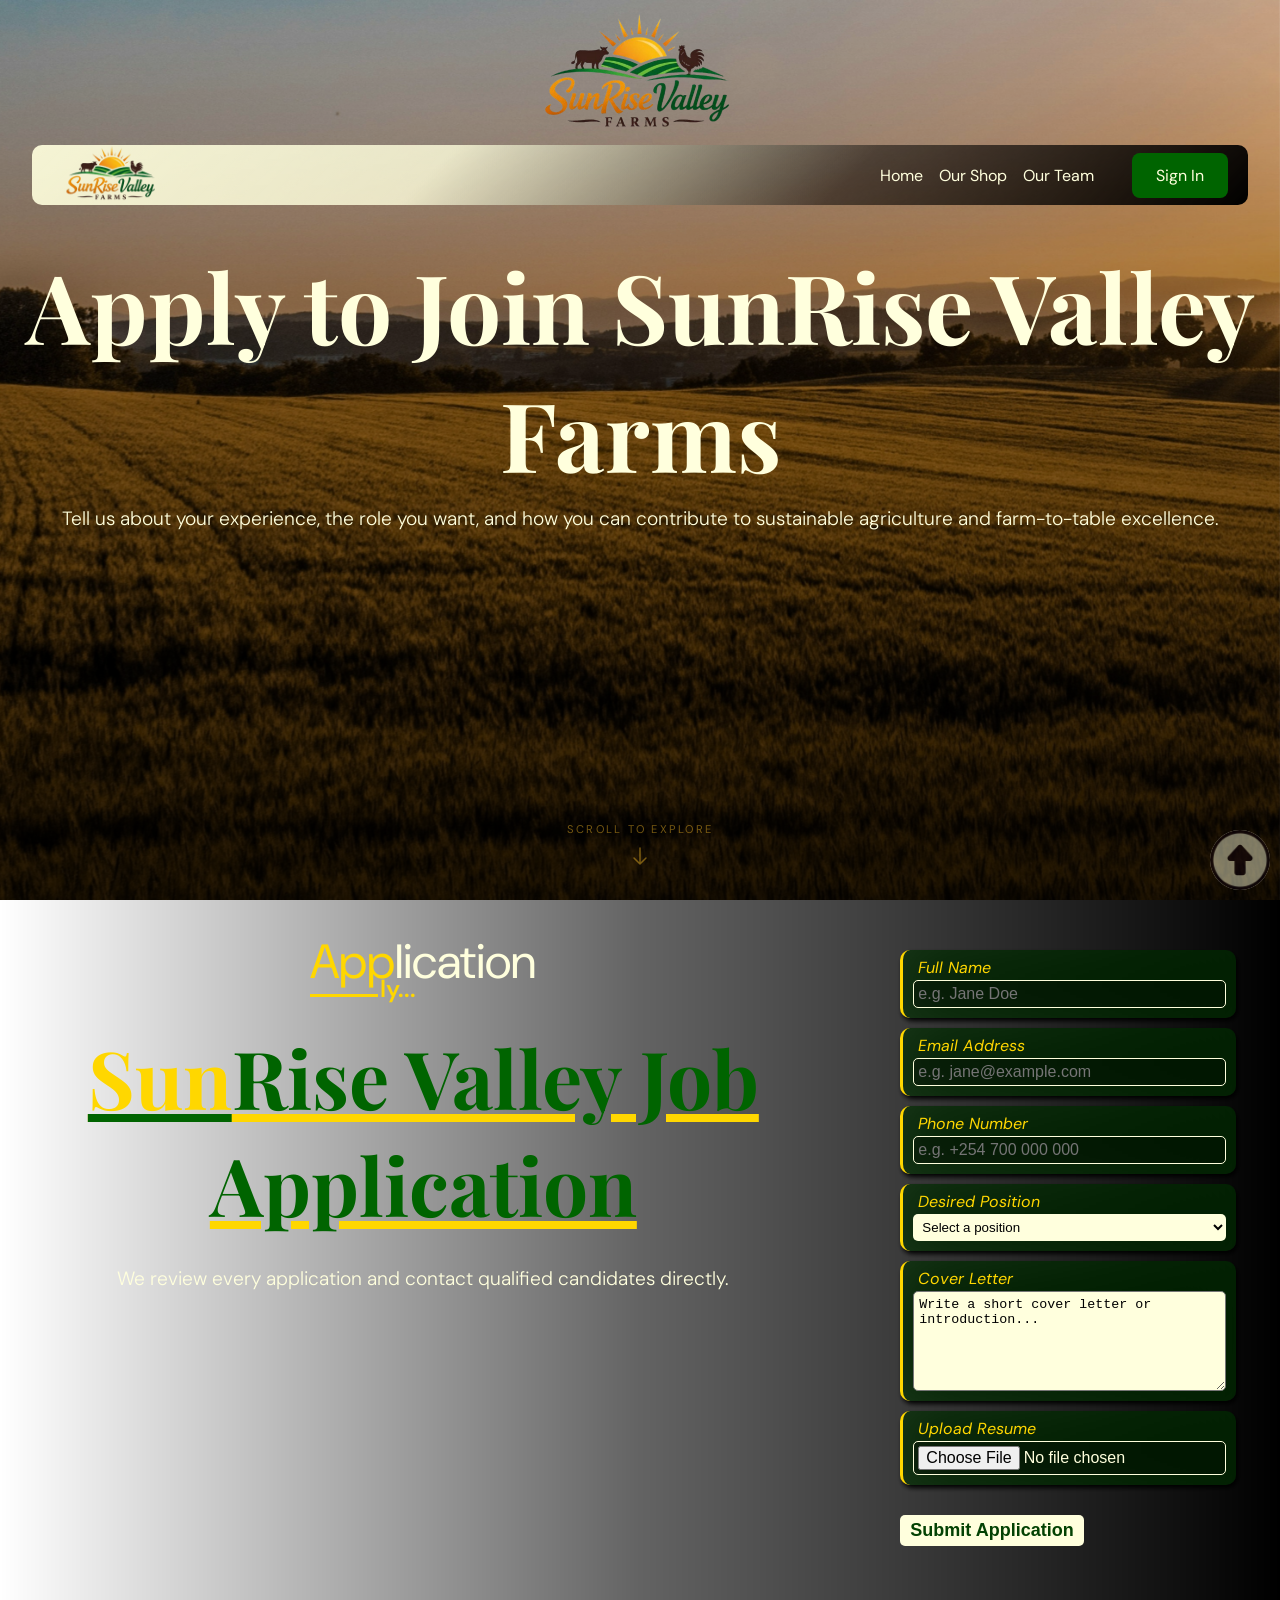
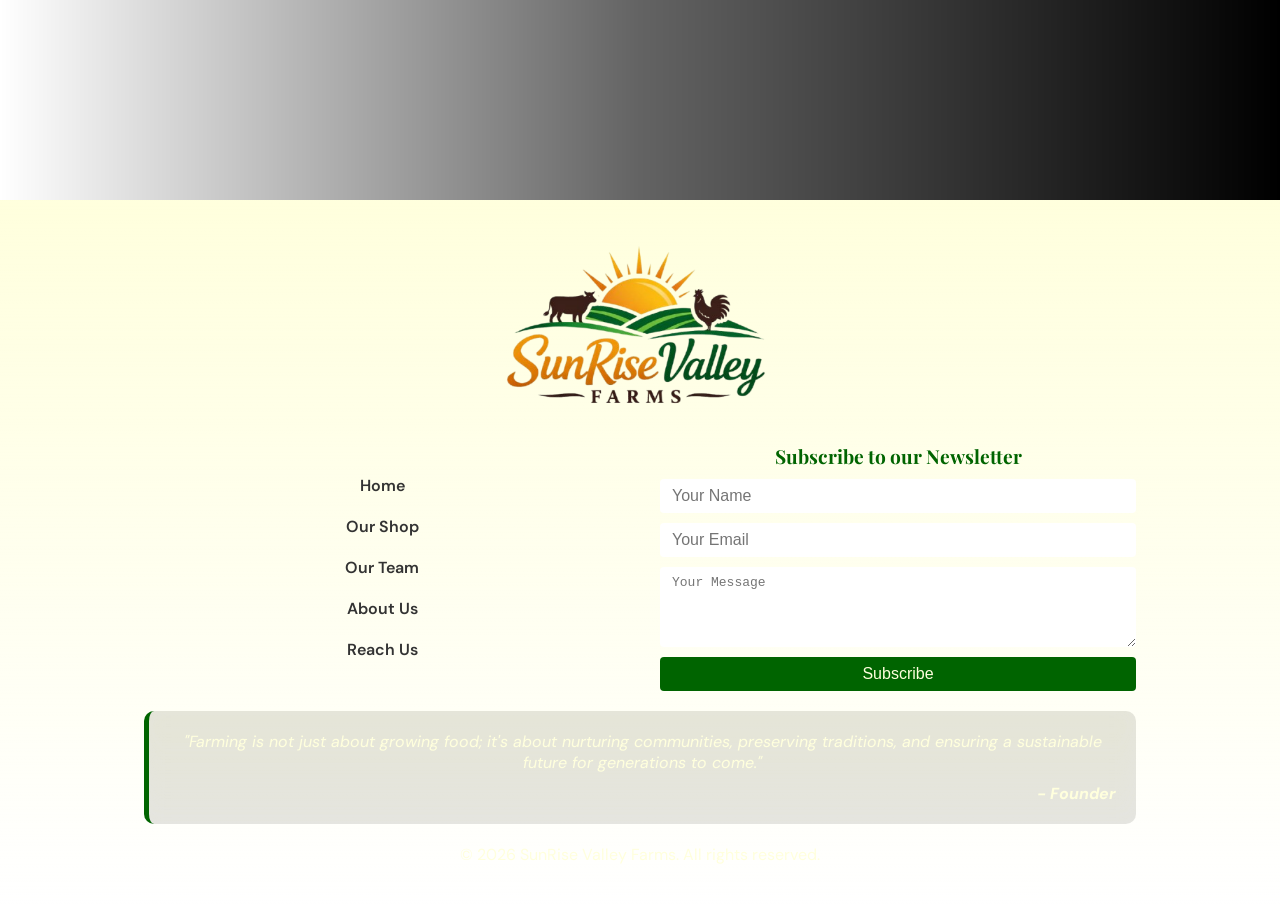
==== career.html @ 800fce88 "Add files via upload" ====
<!DOCTYPE html>
<html lang="en">
<head>
    <meta charset="UTF-8">
    <meta name="viewport" content="width=device-width, initial-scale=1.0">
    <meta name="description" content="Apply for a role at SunRise Valley Farms and join our mission to deliver sustainable, high-quality produce from farm to table.">
    <link rel="stylesheet" href="mainStyles.css">
    <link rel="stylesheet" href="career.css">
    <link rel="shortcut icon" href="sunrise.png" type="image/png">
    <title>Apply Now - SunRise Valley Farms</title>
</head>
<body>
    <a href="#hero" class="scroll-to-top" id="scrollToTop"><img src="up-arrow.png" alt="up arrow"></a>

    <main>
        <section id="hero" class="section application-hero">
            <div class="topContent">
                    <!-- Hero image and content -->
            <img class="frontImg" src="logoPic-removebg.png" alt="logo">
    <!-- Main Header -->
        <header class="header" id="mainHeader">

        <!-- Logo -->
        <div class="logo">
            <a href="index.html"><img src="logoPic-removebg.png" alt="logo"></a>
        </div>
        <!-- Navigation -->
        <div class="mainNav">
            <ul class="navigation">
            <li><a href="index.html">Home</a></li>
            <li><a href="shop.html">Our Shop</a></li>
            <li><a href="meetTeam.html">Our Team</a></li>
        </ul>
        <div class="navigation-actions">
          <a href="login.html" class="loginBtn">Sign In</a>
        </div>
        </div>

        <!-- Hamburger Menu Button -->
        <button class="hamburger" onclick="toggleMenu()">
            <span></span>
            <span></span>
            <span></span>
        </button>

        </header>
        </div>

        <div class="hero-copy">
            <h1>Apply to Join SunRise Valley Farms</h1>
            <p>Tell us about your experience, the role you want, and how you can contribute to sustainable agriculture and farm-to-table excellence.</p>
        </div>
        <div class="scroll-cue">
        <span>Scroll to explore</span>
        <svg width="16" height="24" viewBox="0 0 16 24" fill="none">
          <path d="M8 4v16M2 14l6 6 6-6" stroke="currentColor" stroke-width="1.5" stroke-linecap="round" stroke-linejoin="round"/>
        </svg>
      </div>
    
  <!-- Sidebar Menu -->
        <div id="sidebar" class="sidebar">
            <ul class="sidebar-nav">
              <li><a href="index.html">Home</a></li>
                <li><a href="shop.html">Our Shop</a></li>
                <li><a href="meetTeam.html">Our Team</a></li>
                <li><a href="#contact">Reach Us</a></li>
            </ul>
            <a href="login.html" class="loginBtn">Sign In</a>
        </div>
        </section>

        <section class="section section-panel application-section">
            <div class="section-inner">
                <div class="applicationText">
                    <p class="section-tag"><span>App</span>lication</p>
                <h2 class="section-title"><span>Sun</span>Rise Valley Job Application</h2>
                <p class="section-copy">We review every application and contact qualified candidates directly.</p>
                </div>
    
<!-- Application form -->
                <div class="formContainer">
                    <form class="application-form" action="https://formspree.io/f/mlgozvlv" method="POST" enctype="multipart/form-data">
                    <!-- user name -->
                    <label for="fullName">
                        <p>Full Name</p>
                        <input type="text" name="fullName" placeholder="e.g. Jane Doe" required>
                    </label>
                    <!-- email address -->
                    <label for="email">
                        <p>Email Address</p>
                        <input type="email" name="email" placeholder="e.g. jane@example.com" required>
                    </label>
                    <!-- phone number -->
                    <label for="phone">
                        <p>Phone Number</p>
                        <input type="tel" name="phone" placeholder="e.g. +254 700 000 000" required>
                    </label>
                    <!-- select desired position -->
                    <label for="position">
                        <p>Desired Position</p>
                        <select name="position" required>
                            <option value="">Select a position</option>
                            <optgroup label="Operations">
                                <option value="Farm Worker">Farm Worker</option>
                                <option value="Sustainability Specialist">Sustainability Specialist</option>
                            </optgroup>
                            <optgroup label="Business">
                                <option value="Sales Representative">Sales Representative</option>
                                <option value="HR Assistant">HR Assistant</option>
                            </optgroup>
                        </select>
                    </label>
                    <!-- text area - cover letter -->
                    <label for="coverLetter">
                        <p>Cover Letter</p>
                        <textarea maxlength="300" name="coverLetter" id="coverLetter" placeholder="Write a short cover letter or introduction..." required></textarea>
                    </label>
                    <!-- file upload - resume -->
                    <label for="resume">
                        <p>Upload Resume</p>
                        <input type="file" name="resume" id="resume" accept=".pdf,.doc,.docx" required>
                    </label>
                    <!-- submit button -->
                    <button type="submit" class="submitBtn">Submit Application</button>
                </form>
                </div>
            </div>
        </section>

            <!-- footer -->
    <footer>
        <div class="footer-content">
            <div class="footer-logo">
                <a href="index.html#hero"><img src="logoPic-removebg.png" alt="SunRise Valley Farms Logo"></a>
            </div>
            <div class="footer-bottom">
                <div class="footer-nav">
                    <ul>
                        <li><a href="index.html">Home</a></li>
                        <li><a href="shop.html">Our Shop</a></li>
                        <li><a href="meetTeam.html">Our Team</a></li>
                        <li><a href="#about">About Us</a></li>
                        <li><a href="#contact">Reach Us</a></li>
                    </ul>
                </div>
                <div class="newsletter">
                    <h4>Subscribe to our Newsletter</h4>
                    <form>
                        <input type="text" placeholder="Your Name" required>
                        <input type="email" placeholder="Your Email" required>
                        <textarea placeholder="Your Message" required></textarea>
                        <button type="submit">Subscribe</button>
                    </form>
                </div>
            </div>
            <blockquote>
                "Farming is not just about growing food; it's about nurturing communities, preserving traditions, and ensuring a sustainable future for generations to come."
                <cite>- Founder</cite>
            </blockquote>
            <div class="copyright">
                <p>&copy; 2026 SunRise Valley Farms. All rights reserved.</p>
            </div>
        </div>
    </footer>

    </main>

    <div id="page-transition" class="page-transition">
        <div class="page-container">
            <div class="page-front">
                <div class="page-content"></div>
                <div class="page-number"></div>
            </div>
            <div class="page-back">
                <div class="page-content"></div>
                <div class="page-number"></div>
            </div>
        </div>
    </div>

    <script src="main.js"></script>
</body>
</html>
---- mainStyles.css ----
@import url('https://fonts.googleapis.com/css2?family=Playfair+Display:ital,wght@0,400;0,600;1,400&family=DM+Sans:wght@300;400;500&display=swap');

/* Page Transition Styles */
.page-transition {
    position: fixed;
    top: 0;
    left: 0;
    width: 100%;
    height: 100%;
    background: #ffd;
    z-index: 9999;
    perspective: 2000px;
    display: none;
    overflow: hidden;
    opacity: 0;
    transition: opacity 0.3s ease;
}

.page-transition.active {
    display: block;
    opacity: 1;
}

.page-container {
    position: relative;
    width: 100%;
    height: 100%;
    transform-style: preserve-3d;
    transition: transform 1.2s cubic-bezier(0.25, 0.46, 0.45, 0.94);
}

.page-container.flipping {
    transform: rotateY(-180deg);
}

.page-front, .page-back {
    position: absolute;
    top: 0;
    left: 0;
    width: 100%;
    height: 100%;
    backface-visibility: hidden;
    background: none;
    display: flex;
    align-items: center;
    justify-content: center;
    border-radius: 0 10px 10px 0;
    box-shadow: 
        0 0 50px rgba(0,0,0,0.1),
        inset 0 0 20px rgba(255,255,255,0.1);
}

.page-front {
    background: url(logoPic-169.jpg);
    background-repeat: no-repeat;
    background-position: center;
    background-size: cover;
    transform: rotateY(0deg);
}

.page-back {
    transform: rotateY(180deg);
}

.page-content {
    text-align: center;
    color: #2d5a27;
    font-family: 'Playfair Display', serif;
}
.page-content h1 {
    font-size: 3rem;
    margin-bottom: 1rem;
    text-shadow: 2px 2px 4px rgba(0,0,0,0.1);
}

.page-content p {
    font-size: 1.2rem;
    font-family: 'DM Sans', sans-serif;
    opacity: 0.8;
}

.page-number {
    position: absolute;
    bottom: 2rem;
    right: 2rem;
    font-size: 4rem;
    font-weight: bold;
    color: rgba(45, 90, 39, 0.3);
    font-family: 'Playfair Display', serif;
}

*{
    margin: 0;
    padding: 0;
    box-sizing: border-box;
}
html, body {
    height: 100%;
    scroll-behavior: smooth;
    opacity: 0;
    animation: fadeIn 0.8s ease forwards;
    background: url('settingSunFarm.jpg') center/cover fixed no-repeat;
    color: #333;
}

@keyframes fadeIn {
    to {
        opacity: 1;
    }
}
body {
    position: relative;
    font-family: 'DM Sans', sans-serif;
    background: transparent;
}

/* Heading font styles */
h1, h2, h3, h4, h5, h6 {
    font-family: 'Playfair Display', serif;
}

.scroll-to-top{
    height: 60px;
    width: 60px;
    border-radius: 50%;
}
.scroll-to-top img{
    position: fixed;
    bottom: 10px;
    right: 10px;
    width: 60px;
    height: 60px;
    background: rgba(255, 255, 221, 0.751);
    border-radius: 50%;
    opacity: 0.6;
    cursor: pointer;
    z-index: 1000;
    transition: opacity 0.3s ease, transform 0.3s ease;
}
.scroll-to-top img:hover{
    opacity: 1;
    transform: scale(1.1);
}
.section{
    min-height: 100vh;
    background: transparent;
}
a{
    text-decoration: none;
}

/* hero section styles */
#hero{
    position: relative;
    background: linear-gradient(to bottom, rgba(0, 0, 0, 0.1), rgba(0, 0, 0, 0.8));
    display: flex;
    flex-direction: column;
    color: #ffd;
    text-align: center;
    height: 100vh;
}
.topContent{
    position: sticky;
    top: 0;
    width: 100%;
    display: flex;
    flex-direction: column;
    justify-content: center;
    align-items: center;
    z-index: 30;
    gap: 15px;
    padding: 10px 0;
    overflow: visible;
}

#hero .frontImg{
    width: min(90vw, 280px);
    height: auto;
    max-height: 120px;
    object-fit: contain;
    background: none;
    z-index: 1000;
    margin: 0;
    padding: 0;
}
/* header styles */
.header {
    height: 60px;
    width: 95%;
    display: flex;
    align-items: center;
    justify-content: space-between;
    background: linear-gradient(135deg, rgba(255, 255, 221, 0.918), rgba(255, 255, 221, 0.8), #00000080, #000000);
    padding: 10px 20px;
    color: white;
    text-align: center;
    border-radius: 10px;
    z-index: 20;
}

.logo{
    margin-left: 0;
}
.logo img{
    width: 120px;
    height: 40px;
    max-width: 100%;
    height: auto;
    object-fit: cover;
}
.mainNav{
    display: flex;
    align-items: center;
    gap: 20px;
}
.header .navigation{
    display: flex;
    justify-content: center;
    padding: 10px;
}
.navigation li{
    list-style: none;
}
.loginBtn{
    background-color: #006400; /* your preferred color */
  color: #ffd;
  padding: 12px 24px;
  border: none;
  border-radius: 8px;
  cursor: pointer;
  font-size: 16px;
  transition: background-color 0.5s ease, box-shadow 0.3s ease, color 0.3s ease;
  animation: float 3s ease-in-out infinite;
}
.loginBtn:hover{
    color: #4CAF50;
    background: #ffd;
}
@keyframes float {
    0%, 100% {
        transform: translateY(0);
    }
    50% {
        transform: translateY(-5px);
    }
    100% {
        transform: translateY(0);
    }
}

.navigation a{
    color: #ffd;
    text-decoration: none;
    padding: 4px 8px;
    cursor: pointer;
    transition: opacity 0.3s ease, text-decoration 0.3s ease, text-decoration-thickness 0.3s ease, color 0.3s ease;
}
.navigation a:hover{
    opacity: 0.8;
    color: #ffd;
    text-decoration: underline;
    text-decoration-thickness: 2px;
}
.navigation a:active{
    font-weight: bold;
}
/* Hamburger Menu */
.hamburger {
    display: none;
    flex-direction: column;
    background: #006400;
    border: none;
    border-radius: 10px;
    cursor: pointer;
    padding: 8px;
}
.hamburger span {
    width: 25px;
    height: 3px;
    background: #ffd;
    margin: 3px 0;
    transition: 0.3s;
}
/* Sidebar Menu */
.sidebar {
    display: none;
    position: fixed;
    top: 0;
    right: 0;
    width: 200px;
    height: 50%;
    background: rgba(0, 0, 0, 0.6);
    backdrop-filter: blur(5px);
    transition: right 0.3s ease;
    z-index: 2000;
    padding-top: 20px;
    border-bottom-left-radius: 10px;
    border-top-left-radius: 10px;
}
.sidebar.open {
    right: 0;
}
.sidebar-nav {
    list-style: none;
    display: flex;
    flex-direction: column;
    align-items: flex-start;
    padding: 10px;
}
.sidebar-nav li {
    margin: 4px 0;
}
.sidebar-nav a {
    color: #ffd;
    text-decoration: none;
    font-size: 18px;
    display: block;
    padding: 10px;
    border-radius: 5px;
    transition: background 0.3s ease, transform 0.3s ease;
}
.sidebar-nav a:hover {
    background: #006400;
}
.sidebar-nav a:active{
    transform: translateY(-4px);
}
.sidebar .loginBtn {
    position: absolute;
    bottom: 20px;
    left: 30px;
    background: #006400;
    color: #ffd;
    text-align: center;
}

/* sliding images  */
.imageContainer {
  position: absolute;
  width: 100%;
  height: 100vh;        /* full screen height */
  overflow: hidden;
  background: linear-gradient(to bottom, #00000000, #000);
}

.heroContent {
  position: absolute;
  display: flex;
  flex-direction: column;
  justify-content: center;
  align-items: center;
  width: 100%;
  height: 100%;
  left: 100%;           /* start off-screen to the right */
  animation: slideShow 20s infinite;
}
.heroContent img{
  width: 100%;
  height: 100%;
  object-fit: cover;
}
.heroContent .heroText{
    position: absolute;
    min-height: 100vh;
    width: 100%;
    background: linear-gradient(to bottom, transparent, #000000);
    display: flex;
    flex-direction: column;
    justify-content: center;
    align-items: center;

}
.heroContent .heroText h1{
    font-size: clamp(3rem, 8vw, 7rem);
}

/* Each slide starts at a different time */
.heroContent.one { 
  animation-delay: 0;
  z-index: 0;

}
.heroContent.two { 
  animation-delay: 4s;
  z-index: 1;

}
.heroContent.three { 
  animation-delay: 8s;
  z-index: 2;

}
.heroContent.four { 
  animation-delay: 12s;
  z-index: 3;

}
.heroContent.five { 
  animation-delay: 16s;
  z-index: 4;

}

@keyframes slideShow {
  0%   { left: 100%; }       /* off-screen right */
  5%   { left: 0; }          /* slide in */
  25%  { left: 0; }          /* stay full screen (pause ~3s) */
  30%  { left: -100%; }      /* slide out left */
  100% { left: -100%; }      /* remain off-screen */
}

#hero h2{
    font-size: clamp(2.5em, 8vw, 3em);
    font-style: italic;
    padding-bottom: 50px;
    z-index: 10;
}

/* categories styles */
#categories{
    display: flex;
    flex-direction: column;
    justify-content: center;
    align-items: center;
    gap: 20px;
    padding: 40px 0;
    background: linear-gradient(to bottom, rgba(0, 0, 0, 0.6), transparent);

}
#categories h2{
    text-align: center;
    font-size: 2em;
    margin-bottom: 30px;
    color: #ffd;
    text-decoration: underline;
}
.category-grid{
    width: 100%;
    display: grid;
    grid-template-columns: repeat(auto-fit, minmax(250px, 1fr));
    gap: 20px;
    justify-content: center;
    align-items: center;
    padding: 20px;
}
.category-card{
    min-height: 300px;
    background: #ffffff96;
    backdrop-filter: blur(30px);
    border: none;
    border-radius: 10px;
    overflow: hidden;
    text-align: center;
    transition: transform 0.3s ease, box-shadow 0.3s ease;
}
.category-card:hover{
    transform: translateY(-5px);
    box-shadow: 0 4px 8px rgba(0, 0, 0, 0.5);
}
.imageWrapper{
    width: 100%;
    height: 280px;
    border-bottom-right-radius: 10px;
    border-bottom-left-radius: 10px;
    overflow: hidden;
}
.imageWrapper img{
    width: 100%;
    height: 100%;
    object-fit: cover;
}
.category-card h3{
    font-size: 1.5em;
    color: #006400;
    padding: 8px 0;
}
.category-card p{
    font-size: 1em;
    color: #333;
    padding: 0 10px 20px;
}
.categories-cta{
    display: flex;
    align-items: center;
    width: fit-content;
    margin: 40px auto;
    background: none;
    border: none;
    color: #ffd;
    padding: 10px 20px;
    text-decoration: none;
    font-size: 1.5em;
    font-weight: bolder;
    border-radius: 10px;
    cursor: pointer;
    transition: text-decoration 0.3s ease;
}
.categories-cta:hover{
    text-decoration: underline;
}
.categories-cta img{
    background-color: #ffd;
    border-radius: 15px;
    width: 30px;
    height: 30px;
    padding-left: 5px;
    margin-left: 10px;
    transition: transform 0.3s ease;
}
.categories-cta:hover img{
    transform: translateX(5px);
}
/* story */
#stories{
    display: flex;
    flex-direction: column;
    align-items: center;
    justify-content: center;
    padding: 40px 20px;
    background: linear-gradient(to bottom, transparent, #00000080);
}
.storiesContainer{
    display: grid;
    grid-template-columns: 1fr 1fr;
    gap: 20px;
    justify-content: center;
    align-items: center;
    width: 90%;
    height: 80%;
}
.storiesImg{
    width: 100%;
    height: 100%;
    border-radius: 10px;
    overflow: hidden;
}
.storiesImg img{
    width: 100%;
    height: 100%;
    object-fit: cover;
}
.storiesText{
    display: flex;
    flex-direction: column;
    gap: 20px;
    padding: 0 20px;
}
.storiesText h2{
    font-size: 2em;
    color: #ffd;
    text-decoration: none;
    text-align: center;
    margin-bottom: 40px;
}
.storiesText p{
    font-size: 1.2em;
    color: #ffd;
}
.stories-cta{
    display: flex;
    align-items: center;
    width: fit-content;
    margin: 20px 0;
    background: none;
    border: none;
    color: #ffd;
    padding: 10px 20px;
    text-decoration: none;
    font-size: 1.5em;
    font-weight: bolder;
    cursor: pointer;
    transition: text-decoration 0.3s ease;
}
.stories-cta:hover{
    text-decoration: underline;
}
.stories-cta img{
    background-color: #ffd;
    border-radius: 15px;
    width: 30px;
    height: 30px;
    padding-left: 5px;
    margin-left: 10px;
    transition: transform 0.3s ease;
}
.stories-cta:hover img{
    transform: translateX(5px);
}

/* featured products styles */
#featured{
    display: flex;
    flex-direction: column;
    gap: 40px;
    align-items: center;
    justify-content: center;
    padding: 40px 20px;
    background: linear-gradient(to bottom, #00000080, #00000000);
}
#featured h2{
    font-size: 2em;
    color: #ffd;
    text-decoration: underline;
}
.featured-grid{
    width: 100%;
    display: grid;
    grid-template-columns: repeat(auto-fit, minmax(250px, 1fr));
    gap: 20px;
    justify-content: center;
    align-items: center;
}
.featured-card{
    position: relative;
    display: flex;
    flex-direction: column;
    min-height: 350px;
    background-color: #333;
    border: none;
    border-radius: 10px;
    overflow: hidden;
    text-align: center;
    transition: all 0.3s ease;
}
.featured-card:hover{
    transform: translateY(-5px);
    box-shadow: 0 4px 8px rgba(0, 0, 0, 0.5);
}
.featured-card .imageWrapper{
    position: absolute;
    height: 100%;
    z-index: 0;
    transition: opacity 0.3s ease;
}
.featured-card:hover .imageWrapper img{
    opacity: 0.7;
}
.featured-card h3{
    background: #00000079;
    z-index: 10;
    font-size: 1.25em;
    color: #ffd;
    padding:10px 0;
}
.featured-card p{
    text-align: left;
    font-size: 1em;
    color: #ffd;
    position: absolute;
    bottom: 0;
    background-color: #00000098;
    padding: 16px 8px;
    z-index: 10;
    visibility: hidden;
    opacity: 0;
    transition: visibility 0.5s ease, opacity 0.5s ease;
}
.featured-card:hover p{
    visibility: visible;
    opacity: 1;
}
.featured-cta{
    display: flex;
    align-items: center;
    width: fit-content;
    margin: 40px auto;
    background: none;
    border: none;
    color: #ffd;
    padding: 10px 20px;
    text-decoration: none;
    font-size: 1.5em;
    font-weight: bolder;
    border-radius: 10px;
    cursor: pointer;
    transition: text-decoration 0.3s ease;
}
.featured-cta:hover{
    text-decoration: underline;
}
.featured-cta img{
    background-color: #ffd;
    border-radius: 15px;
    width: 30px;
    height: 30px;
    padding-left: 5px;
    margin-left: 10px;
    transition: transform 0.3s ease;
    
}
.featured-cta:hover img{
    transform: translateX(5px);
}

/* testimonials */
#testimonials{
    min-height: 60vh;
    display: flex;
    flex-direction: column;
    align-items: center;
    gap: 20px;
    padding: 40px 20px;
    background: linear-gradient(to bottom,transparent, #006400, rgba(255, 217, 0, 0.5));
}
#testimonials h2{
    font-size: clamp(1.8em, 8vw, 3em);
    color: #ffd;
    text-decoration: underline;
}
#testimonials h3{
    color: rgba(255, 255, 221, 0.822);
}
.testimonial-grid{
    width: 100%;
    display: grid;
    grid-template-columns: repeat(auto-fit, minmax(350px, 1fr));
    gap: 20px;
    padding: 20px 40px;
    justify-content: center;
    align-items: center;
}
.testimonial-card{
    border: none;
    position: relative;
    background: none;
    border: none;
    border-radius: 20px;
    min-height: 200px;
}
.testimonial-card img{
    position: absolute;
    top: 0;
    left: 0;
    width: 100%;
    height: 100%;
    z-index: 0;
}
.testimonies{
    position: absolute;
    width: 80%;
    height: 80%;
    top: 60%;
    left: 50%;
    transform: translate(-50%, -50%);
}
.testimonial-card p{
    color: #ffd;
    padding: 10px;
    z-index: 100;
}
.testimonial-card h4{
    text-align: right;
    font-size: 1.1em;
    color: #ffd;
    padding: 4px 8px;
    margin-right: 20px;
    z-index: 100;
}

#about{
    display: flex;
    flex-direction: column;
    gap: 20px;
    align-items: center;
    justify-content: center;
    padding: 40px 20px 0 20px;
    background: linear-gradient(to bottom, rgba(255, 217, 0, 0.5),transparent, #00000080);
}
#about h2{
    font-size: 2em;
    color: #ffd;
    text-decoration: none;
    text-align: center;
    margin-bottom: 20px;
}
#about p{
    font-size: 1.2em;
    color: #ffd;
    max-width: 800px;
}
.aboutContainer{
    display: grid;
    grid-template-columns: 1fr 1fr;
    gap: 40px;
    justify-content: center;
    align-items: center;
}
.aboutText{
    padding: 20px;

}
.aboutImage{
    background-color: #ffd;
    height: 80%;
    width: 100%;
    border-radius: 10px;
    overflow: hidden;
}
.aboutImage img{
    width: 100%;
    height: 100%;
    object-fit: cover;
}
.videoContainer{
    position: relative;
    padding-bottom: 30%;
    padding-right: 95%;
    height: 0;
    overflow: hidden;
    border-radius: 10px;
    background: none;
    border: none;
} 
.videoContainer video{
    position: absolute;
    top: 0;
    left: 0;
    width: 100%;
    height: 100%;
    border-radius: 10px;
}
#contact{
    display: flex;
    flex-direction: column;
    gap: 20px;
    justify-content: center;
    align-items: center;
    padding: 40px 20px;
    background: linear-gradient(to bottom, #00000080, #00000000);
}
#contact h2{
    font-size: 2em;
    color: #ffd;
    text-decoration: none;
    text-align: center;
    margin-bottom: 20px;
}
#contact p{
    font-size: 1.2em;
    color: #ffd;
    max-width: 800px;
    text-align: center;
}
.contactGrid{
    width: 100%;
    max-width: 1200px;
    display: grid;
    grid-template-columns: repeat(2, minmax(0, 1fr));
    gap: 20px;
    align-items: start;
    margin-top: 20px;
}
.contactInfo, .contactMap{
    min-height: 360px;
    background: rgba(255, 255, 255, 0.15);
    backdrop-filter: blur(15px);
    border: 1px solid rgba(255, 255, 255, 0.3);
    border-radius: 10px;
    padding: 24px;
}
.contactInfo{
    display: flex;
    flex-direction: column;
    gap: 12px;
    align-items: flex-start;
}
.contactInfo h3{
    text-align: center;
    color: #ffd;
    margin-bottom: 12px;
}
.contactInfo p{
    color: #ffd;
    margin: 8px 0;
}
.socialLinks{
    display: flex;
    justify-content: center;
    flex-wrap: wrap;
    gap: 12px;
    margin-top: 12px;
}
.socialLinks a{
    display: inline-block;
    padding: 5px;
    border: none;
    transition: transform 0.2s ease, background 0.2s ease, color 0.2s ease;
}
.socialLinks a:hover{
    background: none;
    transform: translateY(-4px);
}
.socialLinks img{
    width: 30px;
}
.contactMap{
    overflow: hidden;
    border-radius: 10px;
    padding: 0;
}
.contactMap iframe{
    width: 100%;
    height: 100%;
    object-fit: cover;
    border: 0;
}
@media (max-width: 900px) {
    .contactGrid{
        grid-template-columns: 1fr;
    }
}


/* footer */
footer{
    position: relative;
    background: linear-gradient(to bottom, #ffd, #00000000);
    color: #ffd;
    padding: 40px 20px;
}
.footer-content{
    max-width: 80%;
    margin: 0 auto;
}
.footer-logo{
    text-align: center;
    margin-bottom: 30px;
}
.footer-logo img{
    width: 100%;
    max-width: 350px;
    height: auto;
    object-fit: cover;
}
.footer-bottom{
    display: grid;
    grid-template-columns: repeat(auto-fit, minmax(250px, 1fr));
    gap: 40px;
    align-items: center;
    justify-content: space-between;
}
.footer-nav ul{
    list-style: none;
    display: flex;
    justify-content: center;
    align-items: center;
    flex-direction: column;
    gap: 20px;
}
.footer-nav a{
    color: #333;
    font-weight: 600;
    text-decoration: none;
    transition: text-decoration 0.3s ease;
}
.footer-nav a:hover{
    text-decoration: underline;
}
.newsletter{
    display: flex;
    flex-direction: column;
    gap: 10px;
}
.newsletter h4{
    margin: 0;
    font-size: 1.2em;
    color: #006400;
    text-align: center;
}
.newsletter form{
    display: flex;
    flex-direction: column;
    gap: 10px;
}
.newsletter input, .newsletter textarea{
    padding: 8px 12px;
    border: none;
    border-radius: 4px;
    font-size: 1em;
}
.newsletter textarea{
    resize: vertical;
    min-height: 80px;
}
.newsletter button{
    padding: 8px 12px;
    background: #006400;
    color: #ffd;
    border: none;
    border-radius: 4px;
    cursor: pointer;
    font-size: 1em;
    transition: background 0.3s ease;
}
.newsletter button:hover{
    background: #4CAF50;
}
.footer-content blockquote{
    font-style: italic;
    color: #ffd;
    text-align: center;
    margin: 20px 0;
    padding: 20px;
    border-left: 5px solid #006400;
    background: rgba(0, 0, 0, 0.1);
    border-radius: 10px;
    backdrop-filter: blur(10px);
}
.footer-content blockquote cite{
    display: block;
    text-align: right;
    font-weight: bold;
    margin-top: 10px;
}
.copyright{
    text-align: center;
    margin-top: 20px;
    color: #ffd;
}


/* media queries */
@media (max-width: 900px) {
    .mainNav{
        display: none;
    }
    #stories .storiesContainer{
        display: flex;
        flex-direction: column-reverse;
    }
    .storiesText{
        padding: 0;
    }
    #testimonials{
        padding: 20px 0;
    }
    .testimonial-grid{
        padding: 0 10px;
    }
    .aboutContainer{
        display: flex;
        flex-direction: column;
    }
    .aboutText{
        padding: 0;
    }
    .videoContainer{
        padding-bottom: 100%;
        padding-right: 100%;
    }
    .footer-bottom{
        flex-direction: column;
        gap: 20px;
    }
    .footer-nav ul{
        flex-direction: column;
        gap: 10px;
    }
    .newsletter form{
        flex-direction: column;
    }
    .header .navigation {
        display: none;
    }
    .hamburger {
        display: flex;
    }
    .sidebar {
        display: block;
        right: -250px; /* Hidden by default on smaller screens */
    }
}

@media (max-width: 500px) {
    .videoContainer{
        padding-bottom: 100%;
        padding-right: 100%;
    }
}
---- career.css ----
/* job application form */
.application-hero{
    position: relative;
    background: linear-gradient(to bottom, rgba(0, 0, 0, 0.3), rgba(0, 0, 0, 0.8));
    display: flex;
    color: #ffd;
    text-align: center;
    height: 100vh;
}

.scroll-cue {
    display: flex;
    flex-direction: column;
    align-items: center;
    gap: 8px;
    color: rgba(218, 165, 32, 0.521);
    font-size: 0.7rem;
    letter-spacing: 0.2em;
    text-transform: uppercase;
    animation: float 2s ease-in-out infinite;
    z-index: 20;
    margin-top: auto;
    margin-bottom: 2rem;
}
.hero-copy{
    position: absolute;
    bottom: 40%;
    left: 0;
    right: 0;
}
.hero-copy h1{
    font-family: 'Playfair Display', serif;
    color: #ffd;
    font-size: clamp(3rem, 8vw, 6rem);
}
.hero-copy p{
    padding: 10px 0;
    font-size: 1.2rem;
     font-weight: 300;
     line-height: 1.2;}
.application-section{
    background: linear-gradient(to right, transparent, #0000009c,#000);
    display: flex;
    flex-direction: column;
    justify-content: center;
    align-items: center;
}

.section-inner{
    display: grid;
    grid-template-columns: 2fr 1fr;
    gap: 10px;
    color: #ffd;
    width: 100%;
    min-height: 100vh;
}
.applicationText{
    display: flex;
    flex-direction: column;
    align-items: center;
    padding: 20px;
}
.section-tag{
    color: #ffd;
    position: relative;
    font-size: clamp(2em, 5vw, 3em);
    margin: 10px 0;
}
.section-tag span{
    color: gold;
}
.section-tag::before{
    content: "ly...";
    position: absolute;
    bottom: -11px;
    left: 31%;
    font-size: 0.5em;
    font-weight: 600;
    color: gold;

}
.section-tag::after{
    content: "";
    position: absolute;
    bottom: -4px;
    left: 0;
    height: 3px;
    width: 30%;
    background-color: gold;
}
.section-title{
    text-align: center;
    color: #006400;
    text-decoration: underline;
    text-decoration-color: gold;
    font-size: clamp(3em, 7vw, 5em);
    padding: 20px 0;
}
.section-title span{
    color: gold;
    text-decoration: underline;
    text-decoration-color: #006400;
}
.section-copy{
    padding: 10px 0;
    font-size: 1.2rem;
     font-weight: 300;
     line-height: 1.2;
}
.formContainer{
    display: flex;
    flex-direction: column;
    align-items: center;
    padding-top: 40px;
}
/* form styling */
.application-form{
    max-width: 450px;
    border: none;
    display: flex;
    flex-direction: column;
    gap: 10px;
    padding: 10px 20px;

}
.application-form label{
    display: flex;
    flex-direction: column;
    border-radius: 10px;
    padding: 5px 10px 10px 10px;
    box-shadow: 2px 3px 5px black;
    backdrop-filter: blur(30px);
    background: #0036008e;
    border-left: 3px solid gold;
    transition: transform 0.3s ease;
}
.application-form label:hover{
    transform: scale(1.05);
}
.application-form label p{
    font-size: 16px;
    font-style: italic;
    padding: 2px 5px;
    color: gold;

}
.application-form input{
    border: 1px solid #ffd;
    border-radius: 5px;
    padding: 4px;
    font-size: 16px;
    backdrop-filter: blur(-30px);
    outline: none;
    color: #ffd;
    background: #00000045;

}
.application-form label select{
    padding: 5px;
    background: #ffd;
    border-radius: 5px;
    outline: none;
    border: none;
    color: #000;
    
}
.application-form label select option{
    background: #ffd;
    color: #000;
}
.application-form label textarea{
    background: #ffd;
    color: #000;
    border-radius: 5px;
    padding: 5px;
    min-height: 100px;
}
.application-form label textarea::placeholder{
    color: #000;
}
.submitBtn{
    background-color: #ffd;
    width: fit-content;
    padding: 5px 10px;
    border-radius: 5px;
    border: none;
    cursor: pointer;
    font-weight: bold;
    font-size: 18px;
    color: #034203;
    margin-top: 20px;
    transition: box-shadow 0.3s ease, backdrop-filter 0.3s ease, background-color 0.3s ease, color 0.3s ease;
}
.submitBtn:hover{
    box-shadow: 2px 3px 5px black;
    backdrop-filter: blur(30px);
    background-color: #00360061;
    color: #ffd;
}

@media (max-width: 768px) {
    .section-inner{
        grid-template-columns: 1fr;
    }
}

@media (max-width: 480px) {
    .hero-copy{
        bottom: 30%;
    }
    .section-title{
        font-size: 2.5em;
    }
    .application-form{
        width: 100%;
        padding: 10px;
    }
    .application-form label{
        padding: 5px;
    }
    .application-form input, .application-form label select, .application-form label textarea{
        padding: 4px;
    }
}
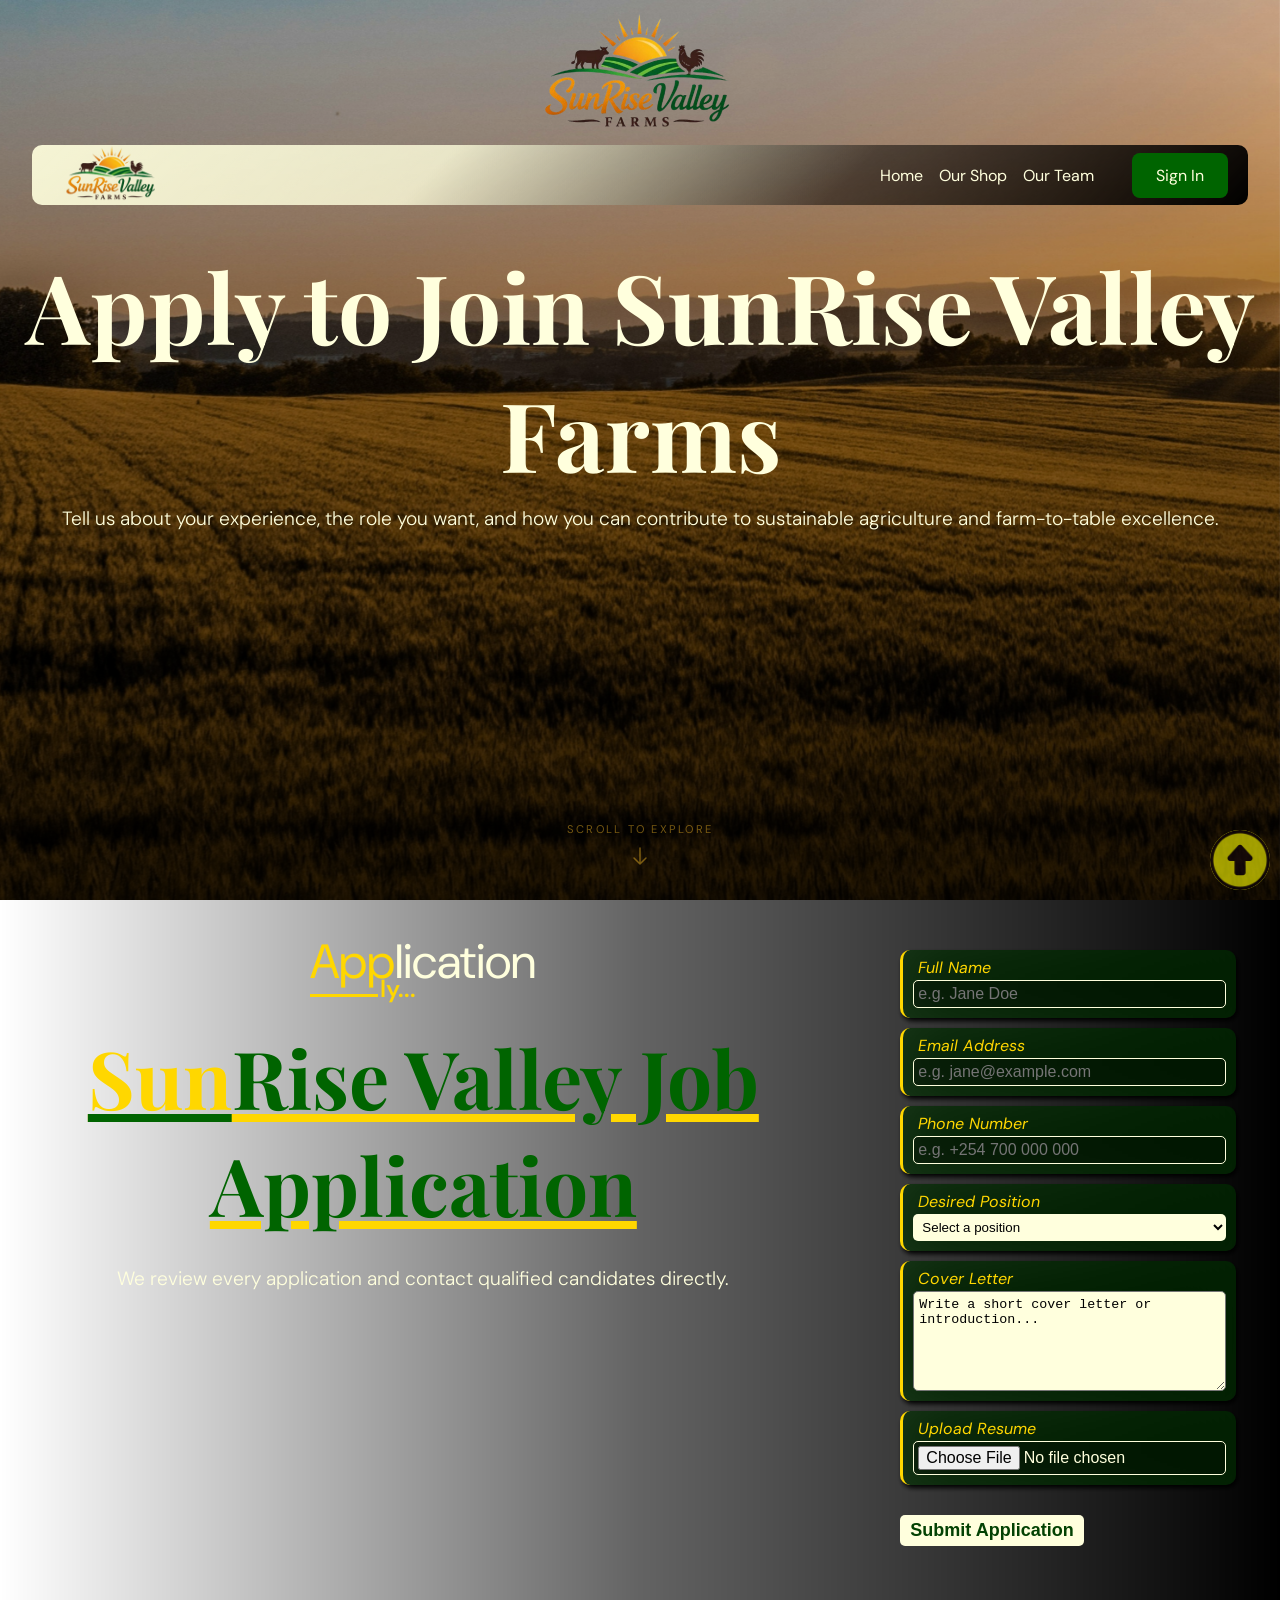
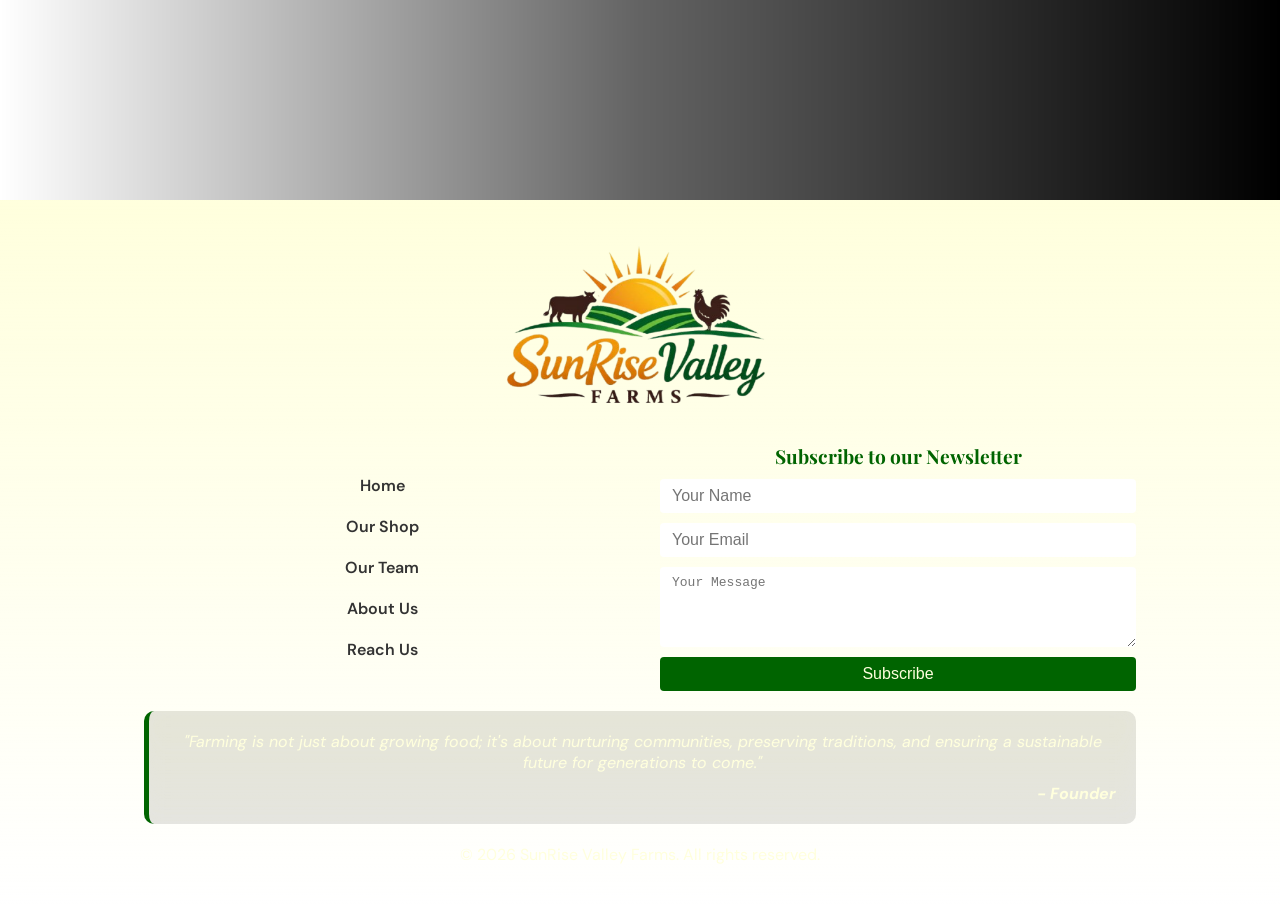
==== commit 537d35e2: "signing 0.99 - first update" ====
--- a/career.html
+++ b/career.html
@@ -32,7 +32,7 @@
             <li><a href="meetTeam.html">Our Team</a></li>
         </ul>
         <div class="navigation-actions">
-          <a href="login.html" class="loginBtn">Sign In</a>
+          <a href="register.html" class="loginBtn">Sign In</a>
         </div>
         </div>
 
@@ -65,7 +65,7 @@
                 <li><a href="meetTeam.html">Our Team</a></li>
                 <li><a href="#contact">Reach Us</a></li>
             </ul>
-            <a href="login.html" class="loginBtn">Sign In</a>
+            <a href="register.html" class="loginBtn">Sign In</a>
         </div>
         </section>
 
--- a/mainStyles.css
+++ b/mainStyles.css
@@ -130,7 +130,7 @@
     right: 10px;
     width: 60px;
     height: 60px;
-    background: rgba(255, 255, 221, 0.751);
+    background: yellow;
     border-radius: 50%;
     opacity: 0.6;
     cursor: pointer;
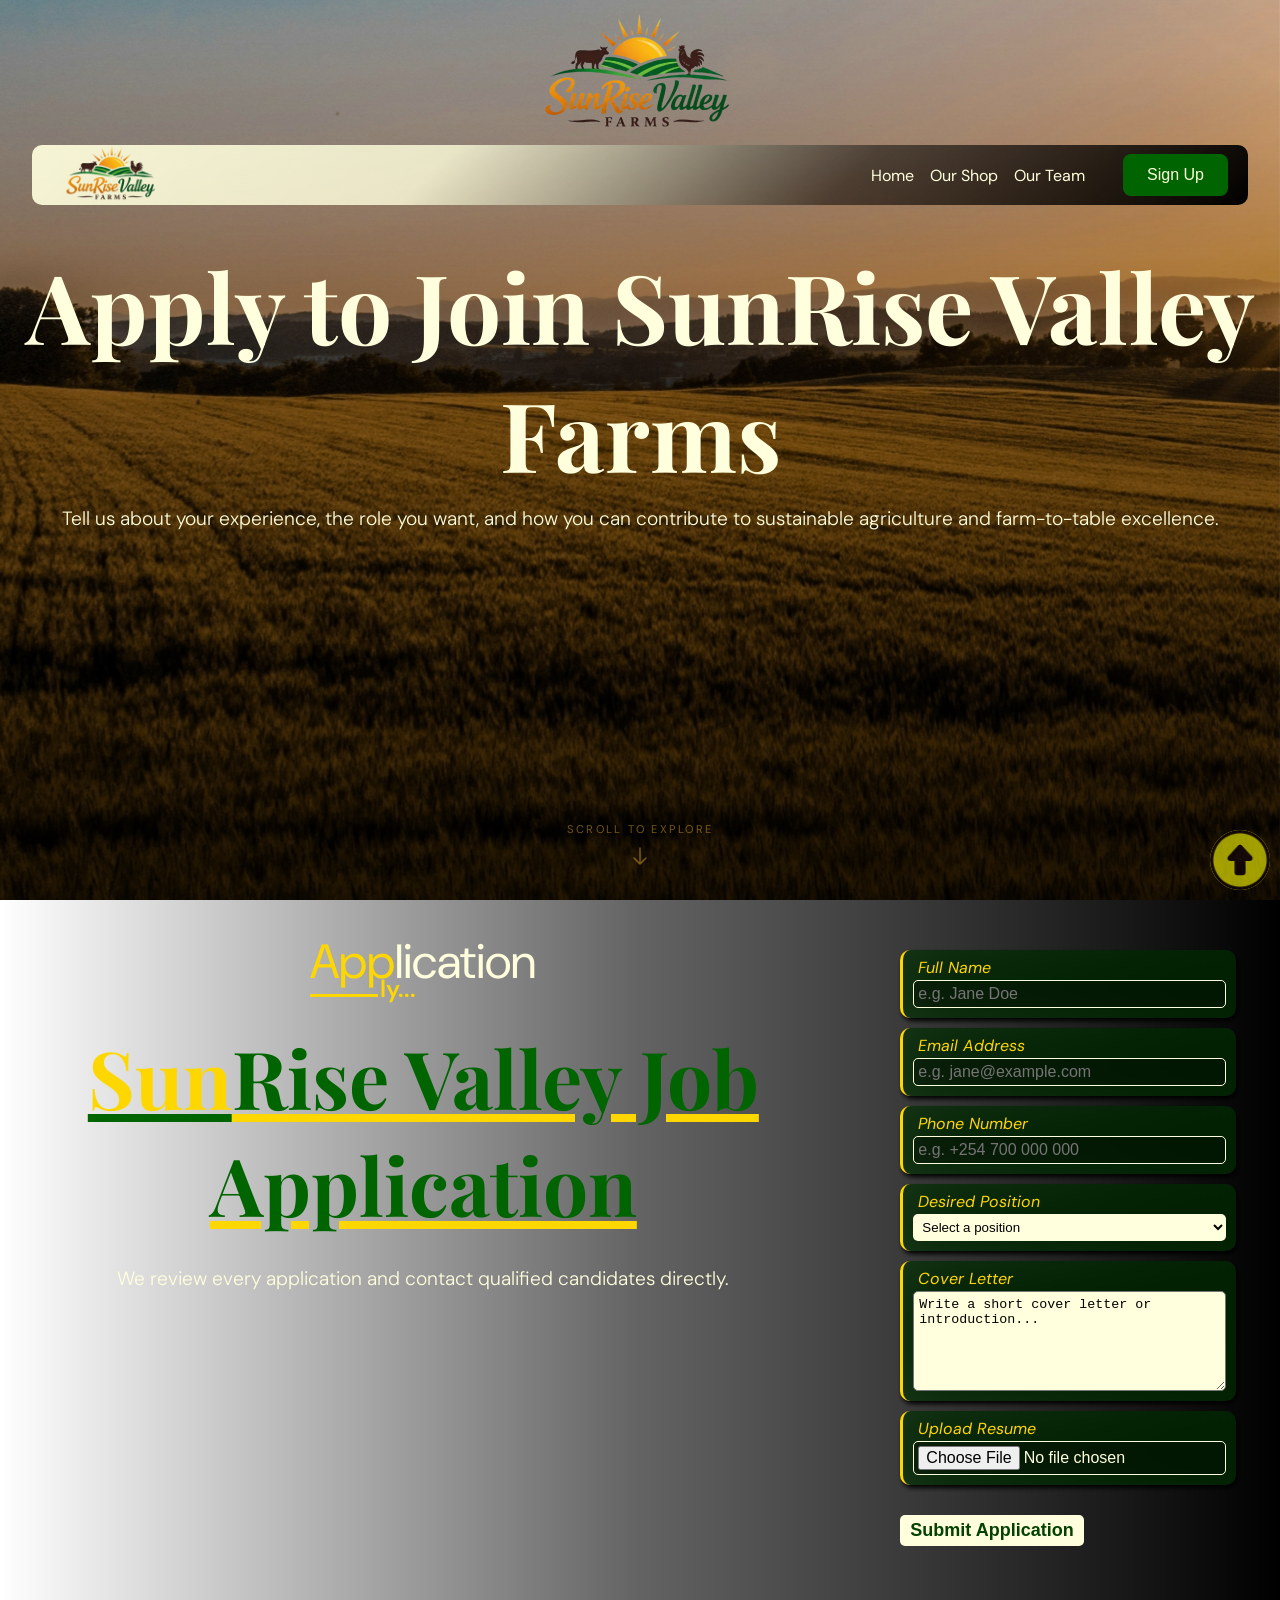
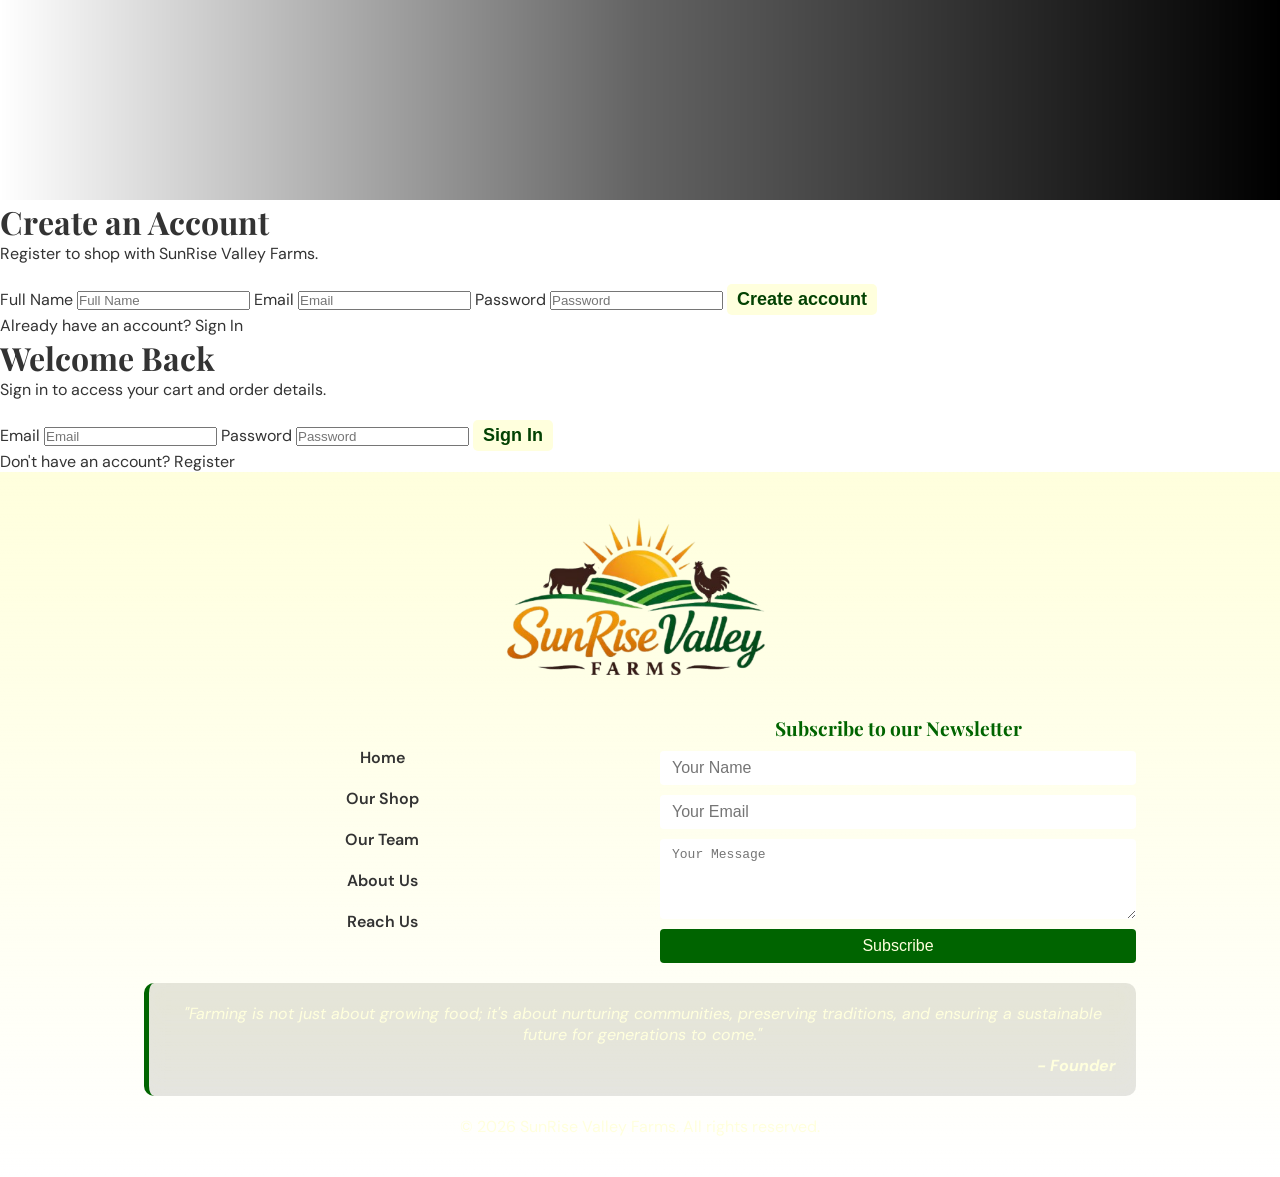
==== commit 93904165: "asas" ====
--- a/career.html
+++ b/career.html
@@ -32,7 +32,7 @@
             <li><a href="meetTeam.html">Our Team</a></li>
         </ul>
         <div class="navigation-actions">
-          <a href="register.html" class="loginBtn">Sign In</a>
+          <button onclick="showDiv('registerWrapper')" class="loginBtn">Sign Up</button>
         </div>
         </div>
 
@@ -65,7 +65,7 @@
                 <li><a href="meetTeam.html">Our Team</a></li>
                 <li><a href="#contact">Reach Us</a></li>
             </ul>
-            <a href="register.html" class="loginBtn">Sign In</a>
+            <button onclick="showDiv('registerWrapper')" class="loginBtn">Sign Up</button>
         </div>
         </section>
 
@@ -127,7 +127,52 @@
             </div>
         </section>
 
-            <!-- footer -->
+<!-- LOGIN AND REGISTER -->
+
+<!-- regiter - Create an account -->
+    <div class="authWrapper panel" id="registerWrapper">
+      <h1>Create an Account</h1>
+    <p>Register to shop with SunRise Valley Farms.</p>
+    <form id="registerForm">
+      <label for="name">
+        Full Name
+        <input name="name" type="text" id="name" placeholder="Full Name" required>
+      </label>
+      <label for="email">
+        Email
+        <input name="email" type="email" id="email" placeholder="Email" required>
+      </label>
+      <label for="password">
+        Password
+        <input name="password" type="password" id="password" placeholder="Password" required>
+      </label>
+      <button class="submitBtn" type="submit">Create account</button>
+    </form>
+    <p>Already have an account?<span onclick="switchDiv('loginWrapper')"> Sign In</span></p>
+    </div>
+
+<!-- login - Welcome Back -->
+    <div class="authWrapper panel" id="loginWrapper">
+      <h1>Welcome Back</h1>
+    <p>Sign in to access your cart and order details.</p>
+    <form id="loginForm">
+      <label for="email">
+        Email
+        <input name="email" type="email" id="email" placeholder="Email" required>
+      </label>
+      <label for="password">
+        Password
+        <input name="password" type="password" id="password" placeholder="Password" required>
+      </label>
+      <button class="submitBtn" type="submit">Sign In</button>
+
+    </form>
+    <p>Don't have an account?<span onclick="switchDiv('registerWrapper')"> Register</span></p>
+    </div>
+
+    </main>
+
+<!-- footer -->
     <footer>
         <div class="footer-content">
             <div class="footer-logo">
@@ -163,8 +208,6 @@
         </div>
     </footer>
 
-    </main>
-
     <div id="page-transition" class="page-transition">
         <div class="page-container">
             <div class="page-front">
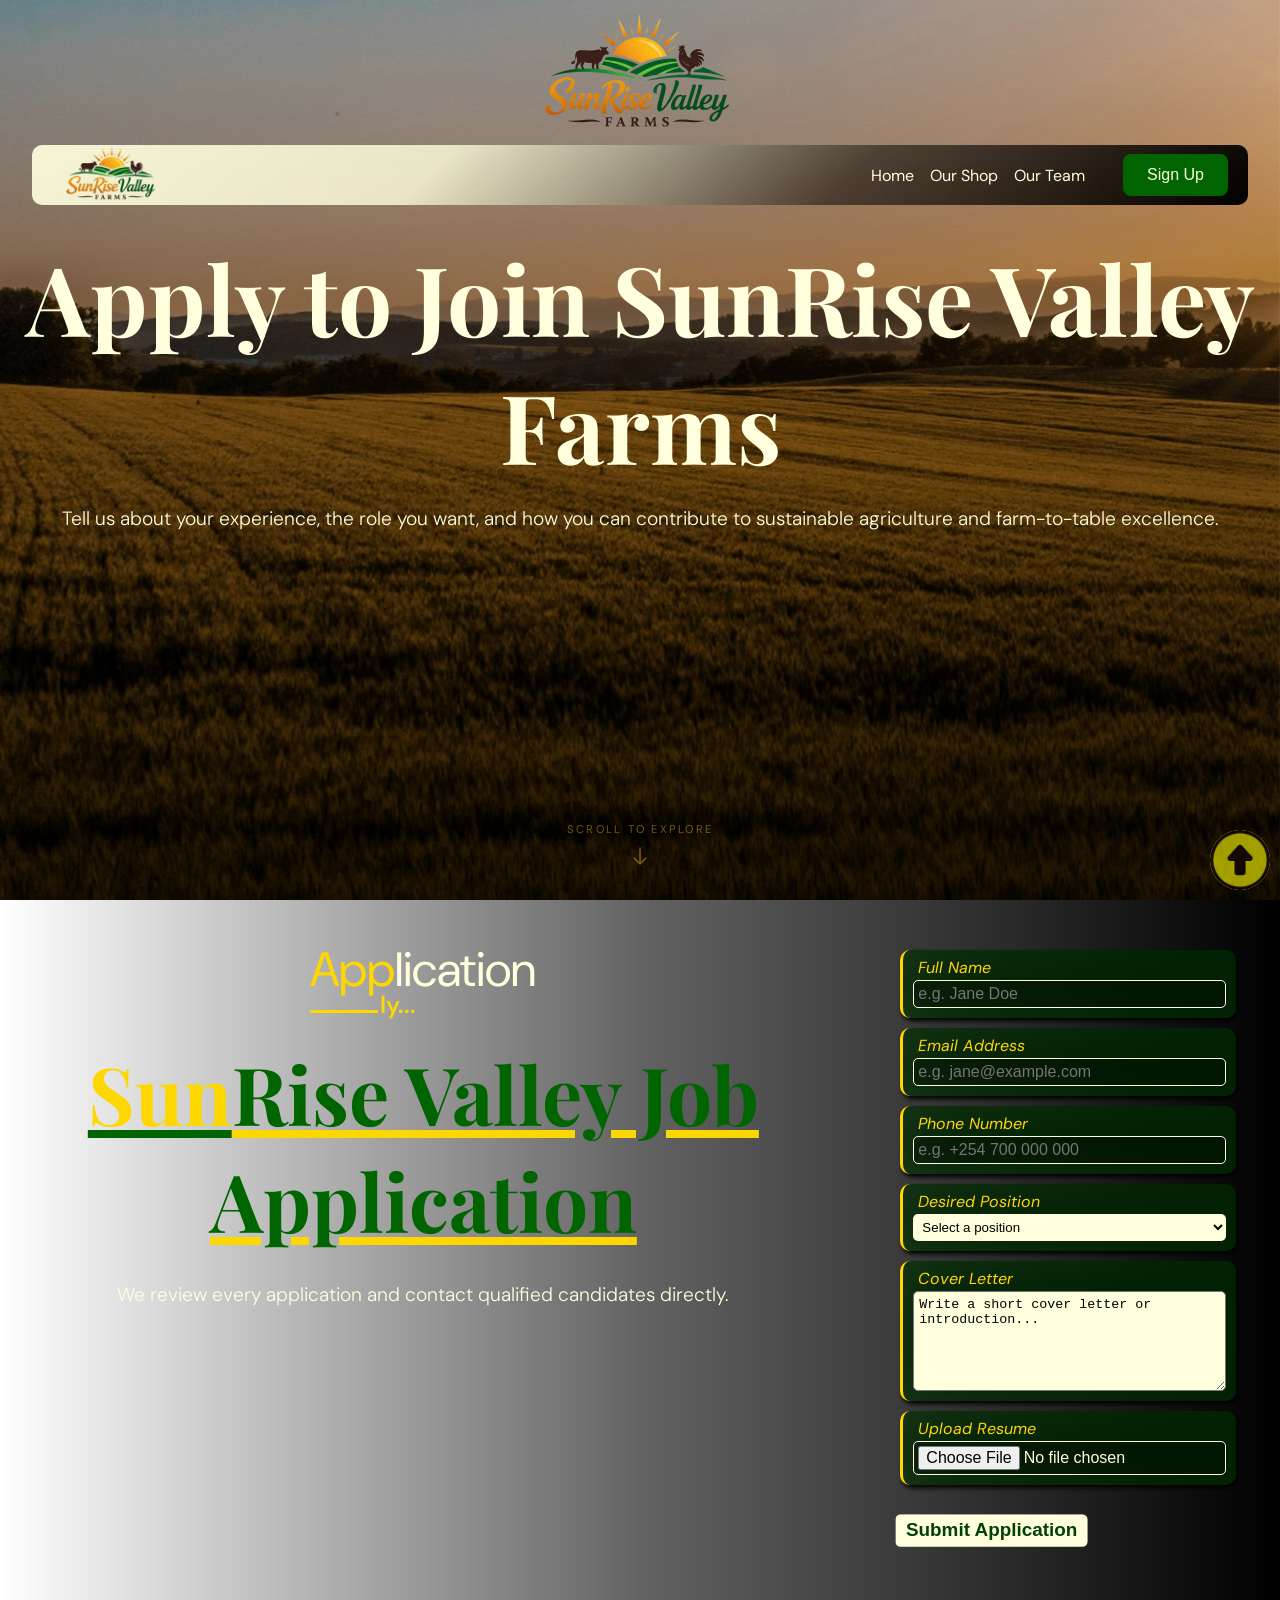
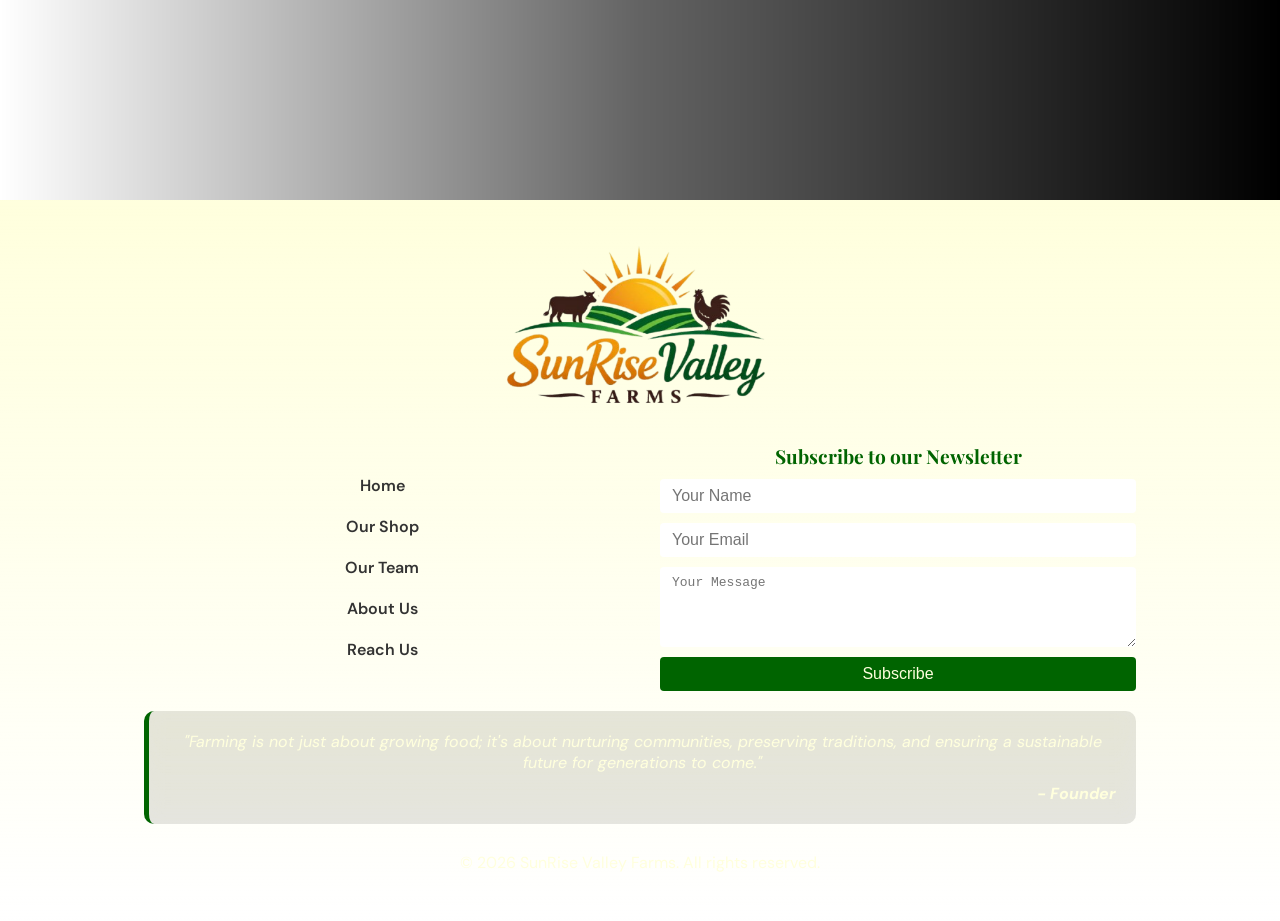
==== commit d21229f7: "qw" ====
--- a/career.html
+++ b/career.html
@@ -129,7 +129,8 @@
 
 <!-- LOGIN AND REGISTER -->
 
-<!-- regiter - Create an account -->
+        <div class="signWrapper">
+            <!-- regiter - Create an account -->
     <div class="authWrapper panel" id="registerWrapper">
       <h1>Create an Account</h1>
     <p>Register to shop with SunRise Valley Farms.</p>
@@ -169,6 +170,7 @@
     </form>
     <p>Don't have an account?<span onclick="switchDiv('registerWrapper')"> Register</span></p>
     </div>
+        </div>
 
     </main>
 
--- a/mainStyles.css
+++ b/mainStyles.css
@@ -1078,3 +1078,101 @@
     }
 }
 
+/* LOGIN AND REGISTER FORMS */
+.sign-Wrapper{
+    position: relative;
+    min-height: 100vh;
+    width: 100%;
+    display: flex;
+    justify-content: center;
+    align-items: center;
+    background: none;
+}
+.panel{
+  max-width:420px; 
+  margin: 100px auto; 
+  background: rgba(255,255,255,0.08); 
+  backdrop-filter: blur(12px); 
+  border:1px solid rgba(255,255,255,0.25); 
+  border-radius:12px; 
+  padding:24px;
+  opacity: 0;
+  position: absolute;
+  top: 50%; 
+  left: 50%;
+  transform: scale(0.2); 
+   transition: opacity 1s ease, transform 1s ease;
+  pointer-events: none; /* prevent clicks when hidden */
+}
+.panel.active {
+  opacity: 1;
+  transform: scale(1); /* resurface to full size */
+  pointer-events: auto;
+  z-index: 1;
+}
+
+h1{
+  margin-bottom:8px;
+  color: #ffd;
+}
+.authWrapper form{
+  display:flex; 
+  flex-direction:column; 
+  gap:12px;
+}
+p{
+  color:#ffd;
+  padding: 8px 0;
+}
+.authWrapper label{
+  display: flex;
+  flex-direction: column;
+  border-radius: 10px;
+  padding: 5px 10px 10px 10px;
+  box-shadow: 2px 3px 5px black;
+  backdrop-filter: blur(30px);
+  background: #0036008e;
+  border-left: 3px solid gold;
+  transition: transform 0.3s ease;
+}
+.authWrapper label:hover{
+  transform: scale(1.05);
+}
+.authWrapper input{
+  padding:12px; 
+  border-radius:8px; 
+  border:1px solid rgba(255,255,255,0.3); 
+  background: rgba(255,255,255,0.1); 
+  color:#fff;
+}
+.submitBtn{
+    background-color: #ffd;
+    width: fit-content;
+    padding: 5px 10px;
+    border-radius: 5px;
+    border: none;
+    cursor: pointer;
+    font-weight: bold;
+    font-size: 18px;
+    color: #034203;
+    margin-top: 10px;
+    transform: scale(1.05);
+    transition: transform 0.3s ease, background-color 0.3s ease;
+}
+.authWrapper .submitBtn:hover{
+    background-color: gold;
+}
+.submitBtn:active{
+  border: none;
+  outline: none;
+    transform: scale(1);
+}
+
+.authWrapper span{
+  color: gold;
+  text-decoration: none;
+  transition: color 0.3s ease;
+}
+.authWrapper span:hover{
+  color: skyblue;
+}
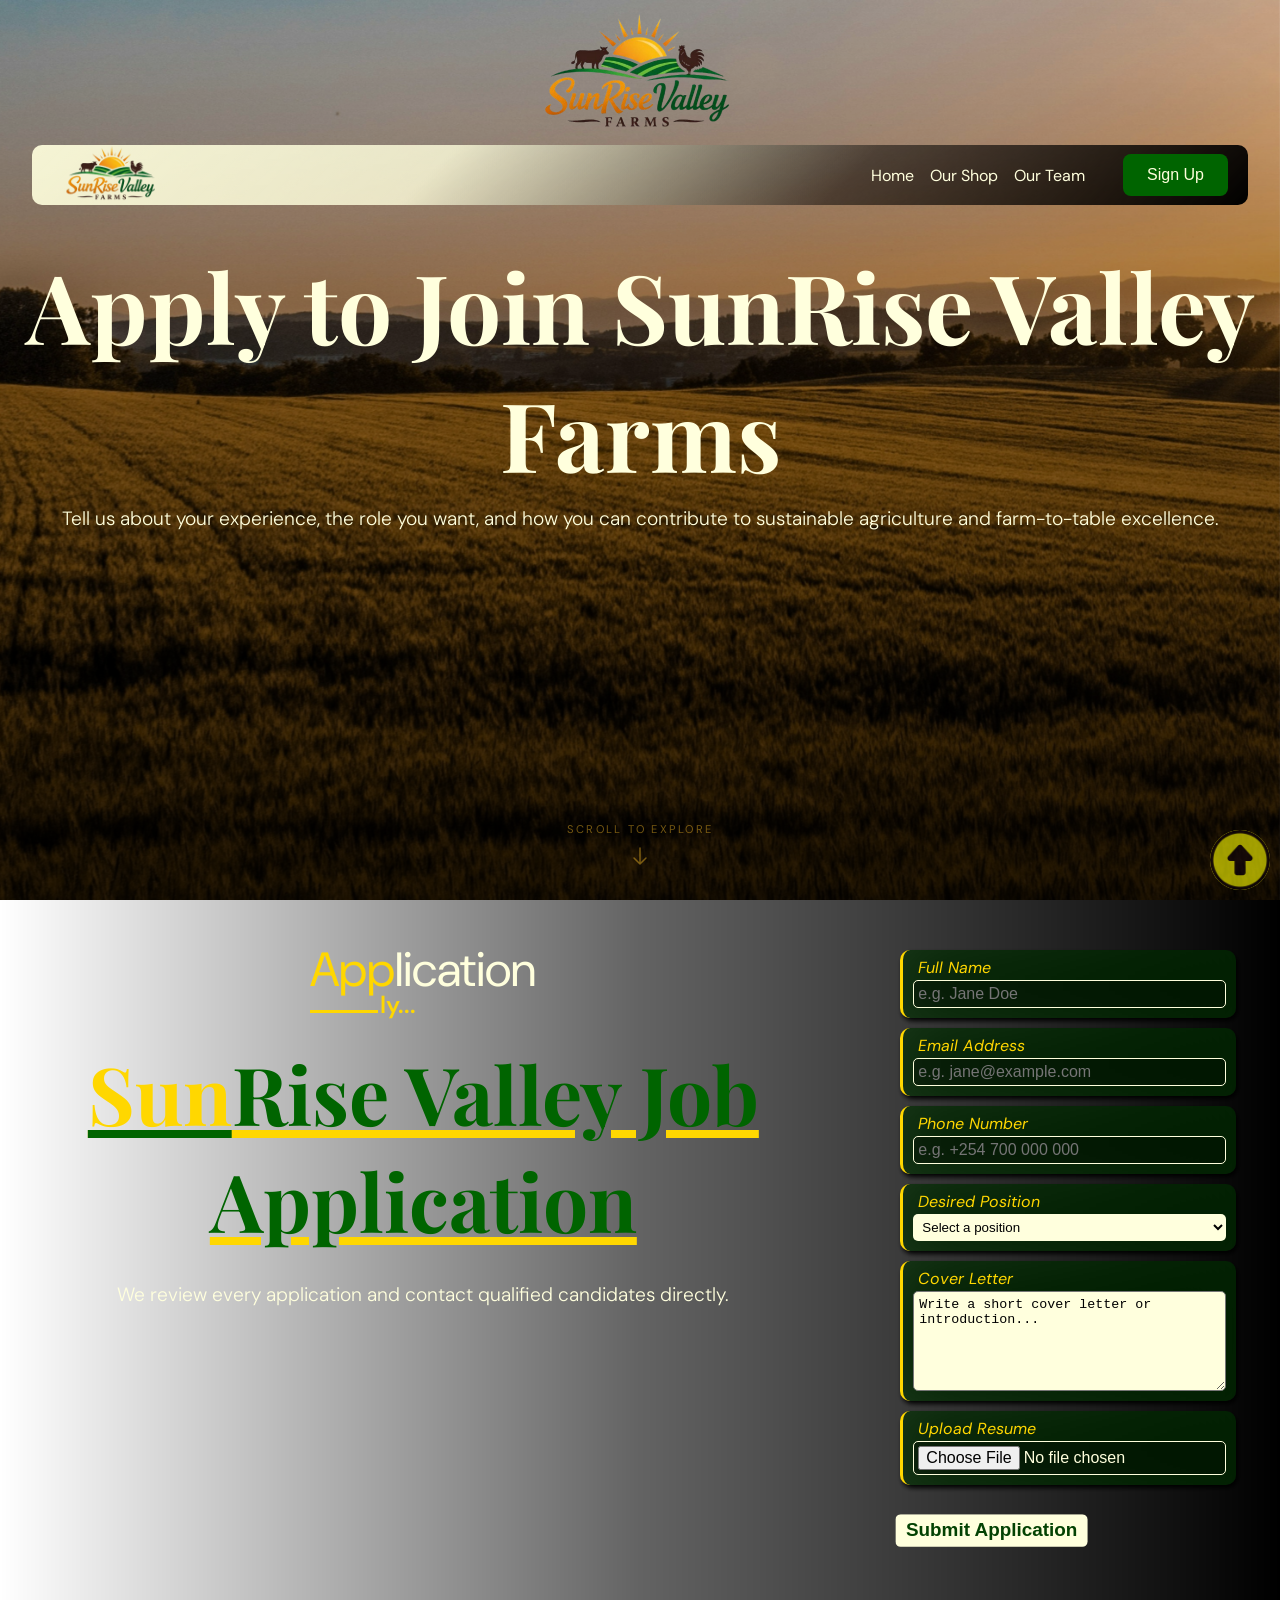
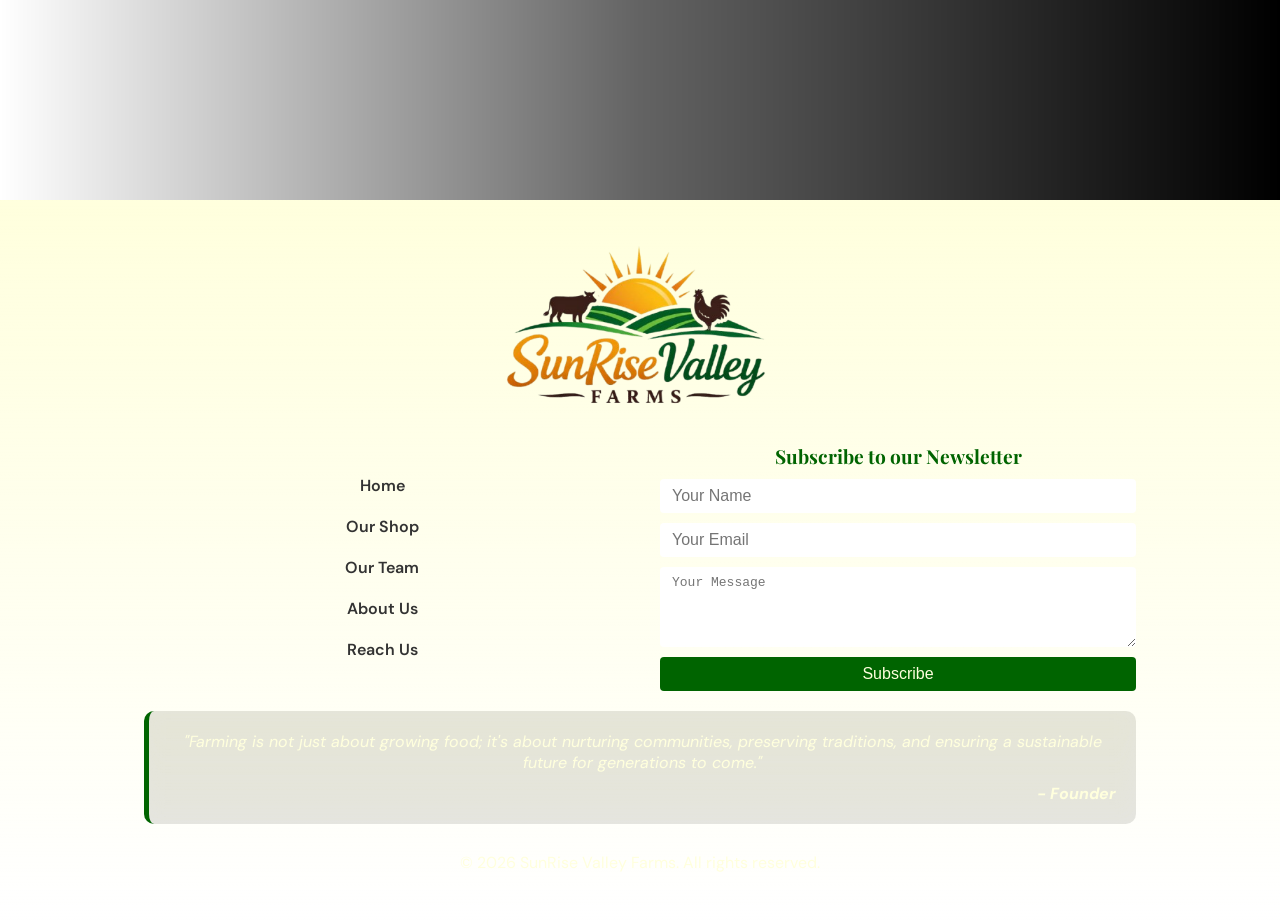
==== commit af88cf8e: "REGR" ====
--- a/career.html
+++ b/career.html
@@ -131,7 +131,7 @@
 
         <div class="signWrapper">
             <!-- regiter - Create an account -->
-    <div class="authWrapper panel" id="registerWrapper">
+    <div class="authWrapper formPanel" id="registerWrapper">
       <h1>Create an Account</h1>
     <p>Register to shop with SunRise Valley Farms.</p>
     <form id="registerForm">
@@ -153,7 +153,7 @@
     </div>
 
 <!-- login - Welcome Back -->
-    <div class="authWrapper panel" id="loginWrapper">
+    <div class="authWrapper formPanel" id="loginWrapper">
       <h1>Welcome Back</h1>
     <p>Sign in to access your cart and order details.</p>
     <form id="loginForm">
--- a/mainStyles.css
+++ b/mainStyles.css
@@ -1088,30 +1088,32 @@
     align-items: center;
     background: none;
 }
-.panel{
+.formPanel{
+    height: fit-content;
   max-width:420px; 
-  margin: 100px auto; 
-  background: rgba(255,255,255,0.08); 
+  margin: 0 10px; 
+  background: #006400; 
   backdrop-filter: blur(12px); 
   border:1px solid rgba(255,255,255,0.25); 
   border-radius:12px; 
-  padding:24px;
+  padding:0 24px;
   opacity: 0;
-  position: absolute;
-  top: 50%; 
-  left: 50%;
+  position: fixed;
+  top: 10%; 
+  left: 0;
+  right: 0;
   transform: scale(0.2); 
    transition: opacity 1s ease, transform 1s ease;
   pointer-events: none; /* prevent clicks when hidden */
 }
-.panel.active {
+.formPanel.active {
   opacity: 1;
   transform: scale(1); /* resurface to full size */
   pointer-events: auto;
-  z-index: 1;
-}
-
-h1{
+  z-index: 100;
+}
+
+.formPanel h1{
   margin-bottom:8px;
   color: #ffd;
 }
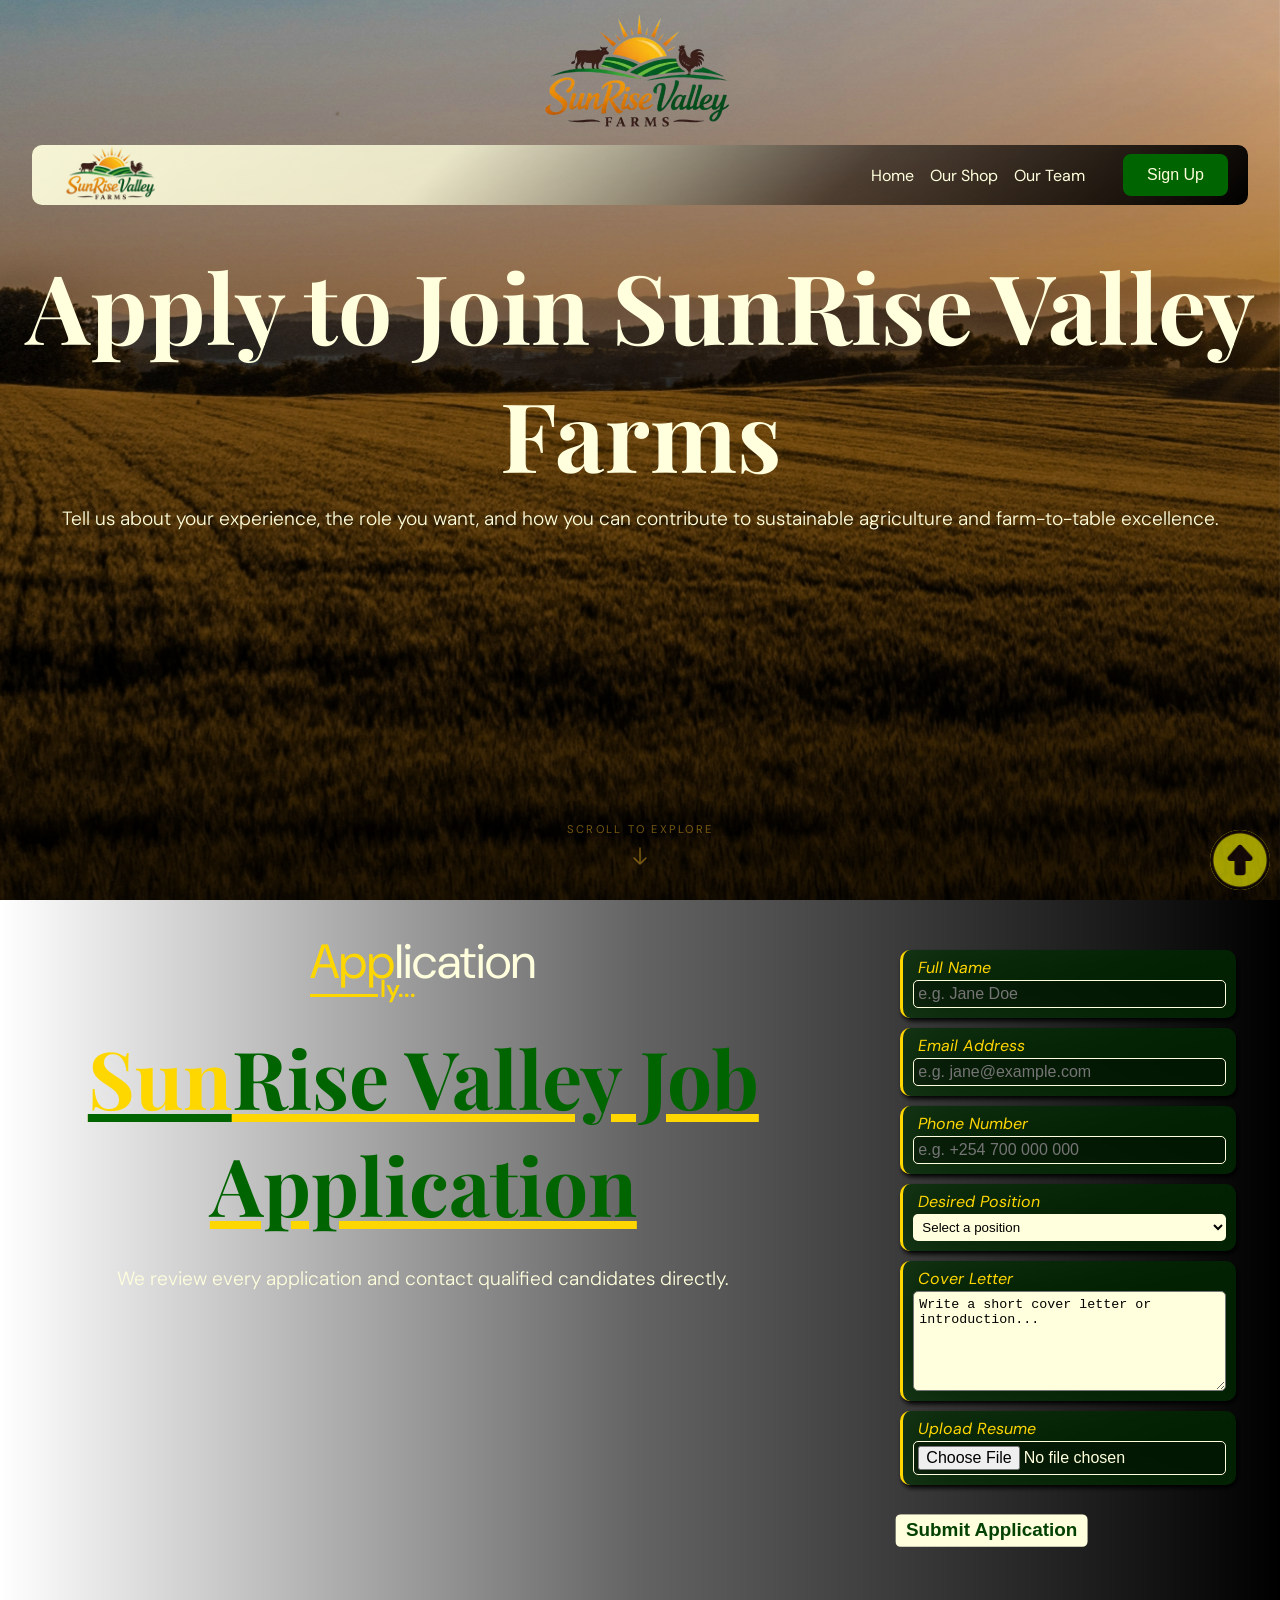
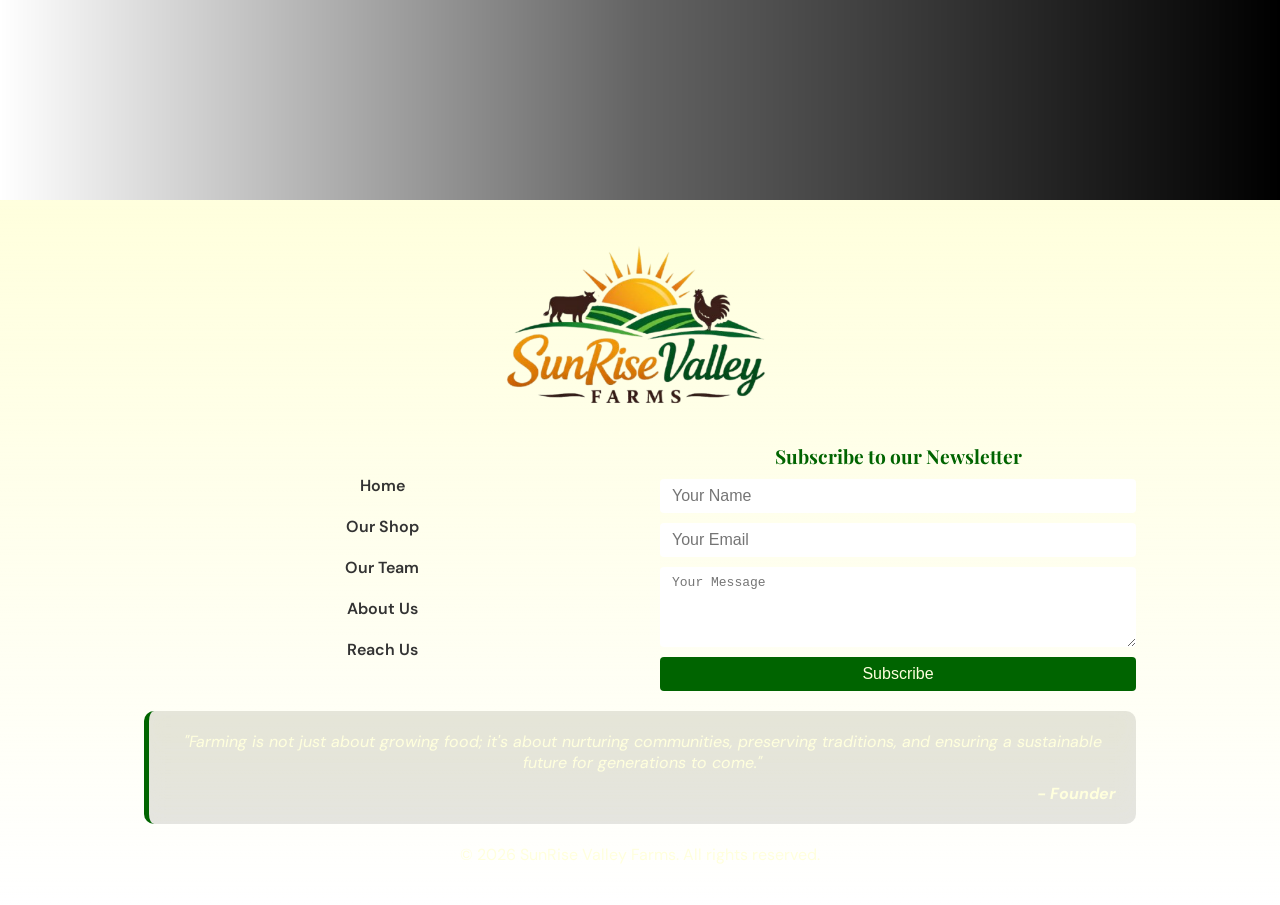
==== commit 6ce75db7: "fdgrg" ====
--- a/career.html
+++ b/career.html
@@ -132,6 +132,7 @@
         <div class="signWrapper">
             <!-- regiter - Create an account -->
     <div class="authWrapper formPanel" id="registerWrapper">
+        <img src="logout.png" alt="log out icon" class="closeBtn" onclick="hideDiv('registerWrapper')">
       <h1>Create an Account</h1>
     <p>Register to shop with SunRise Valley Farms.</p>
     <form id="registerForm">
@@ -154,6 +155,7 @@
 
 <!-- login - Welcome Back -->
     <div class="authWrapper formPanel" id="loginWrapper">
+        <img src="logout.png" alt="log out icon" class="closeBtn" onclick="hideDiv('loginWrapper')">
       <h1>Welcome Back</h1>
     <p>Sign in to access your cart and order details.</p>
     <form id="loginForm">
--- a/mainStyles.css
+++ b/mainStyles.css
@@ -1099,11 +1099,10 @@
   padding:0 24px;
   opacity: 0;
   position: fixed;
-  top: 10%; 
-  left: 0;
-  right: 0;
+  top: 100px;
+  right: 10px;
   transform: scale(0.2); 
-   transition: opacity 1s ease, transform 1s ease;
+   transition: opacity 1s ease, transform 1s ease, z-index 0s ease 1s; /* delay z-index change until after animation */
   pointer-events: none; /* prevent clicks when hidden */
 }
 .formPanel.active {
@@ -1112,7 +1111,25 @@
   pointer-events: auto;
   z-index: 100;
 }
-
+@media (max-width: 500px) {
+  .formPanel {
+    top: 30px;
+    left: 0;
+    right: 0;
+  }
+}
+.formPanel .closeBtn{
+  position: absolute;
+  top: 10px;
+  right: 10px;
+  background: #ffd;
+  border: none;
+  cursor: pointer;
+  width: 30px;
+  height: 30px;
+  border-radius: 12px;
+  padding: 3px;
+}
 .formPanel h1{
   margin-bottom:8px;
   color: #ffd;
@@ -1122,7 +1139,7 @@
   flex-direction:column; 
   gap:12px;
 }
-p{
+.authWrapper p{
   color:#ffd;
   padding: 8px 0;
 }
@@ -1134,6 +1151,7 @@
   box-shadow: 2px 3px 5px black;
   backdrop-filter: blur(30px);
   background: #0036008e;
+  color: #ffd;
   border-left: 3px solid gold;
   transition: transform 0.3s ease;
 }
@@ -1146,6 +1164,7 @@
   border:1px solid rgba(255,255,255,0.3); 
   background: rgba(255,255,255,0.1); 
   color:#fff;
+  outline: none;
 }
 .submitBtn{
     background-color: #ffd;
